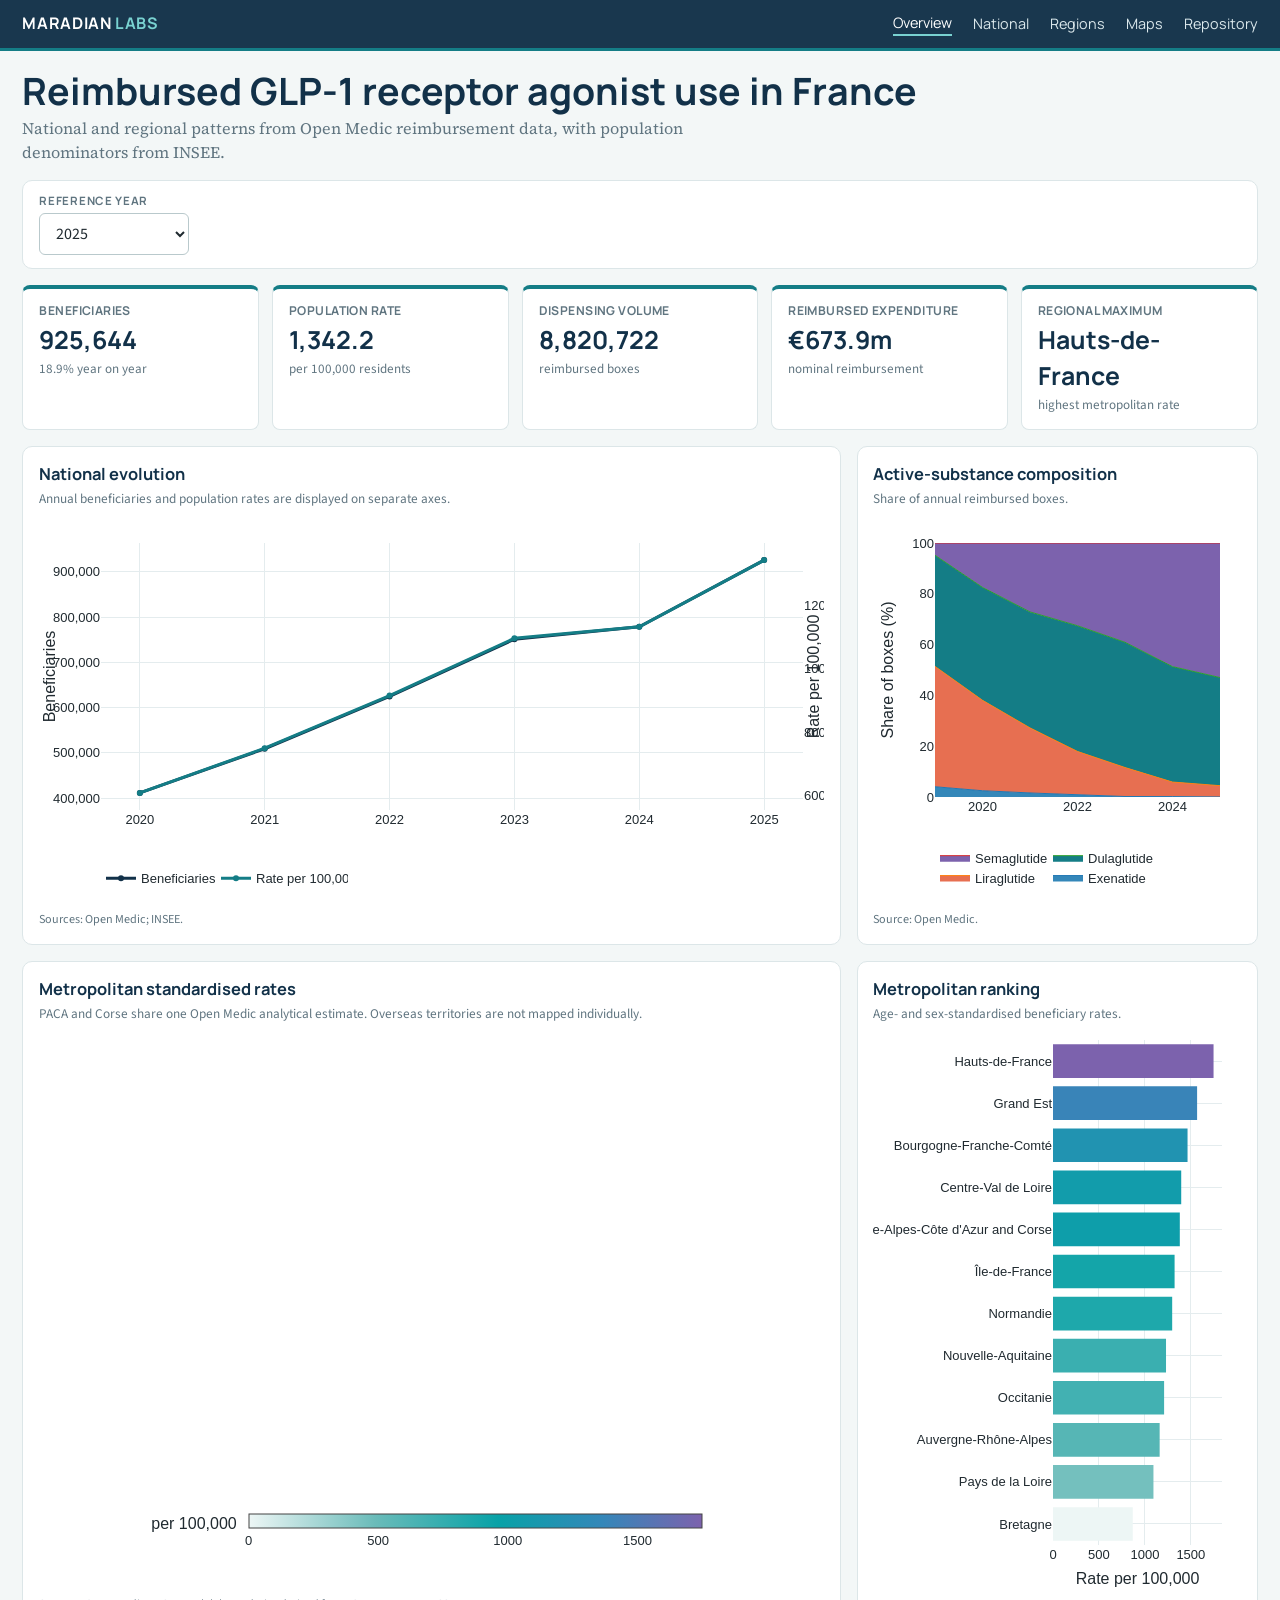
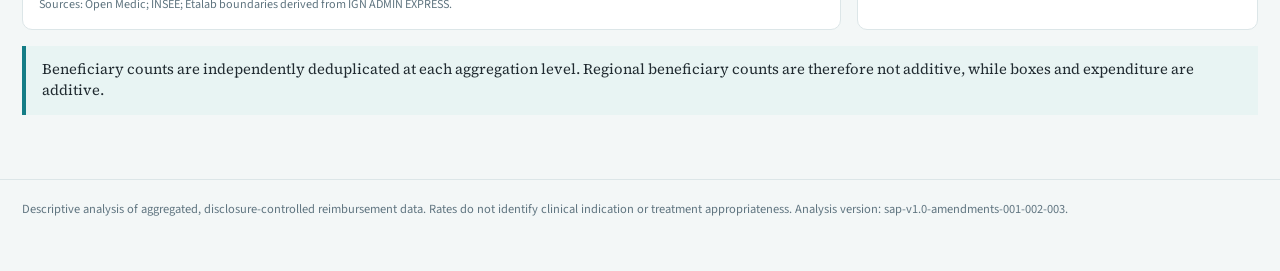
==== dashboard/index.html @ e0130c08 "feat: add interactive GLP-1 dashboard" ====
<!doctype html><html lang="en"><head><meta charset="utf-8"><meta name="viewport" content="width=device-width,initial-scale=1"><title>GLP-1 use in France | Maradian Labs</title><meta name="description" content="Interactive exploration of reimbursed GLP-1 receptor agonist use in France, 2019–2025."><link rel="stylesheet" href="assets/styles.css"><script src="assets/plotly-2.35.2.min.js"></script><script defer src="assets/app.js"></script></head><body data-page="overview"><a class="skip" href="#main">Skip to content</a>
<header class="topbar"><nav class="nav" aria-label="Primary"><div class="brand">MARADIAN <span>LABS</span></div><a class="active" href="index.html">Overview</a><a href="national.html">National</a><a href="regions.html">Regions</a><a href="maps.html">Maps</a><a href="https://github.com/maradian-labs/glp1-use-france">Repository</a></nav></header>
<main id="main" class="shell"><div class="page-head"><div><h1>Reimbursed GLP-1 receptor agonist use in France</h1><p>National and regional patterns from Open Medic reimbursement data, with population denominators from INSEE.</p></div></div>
<section class="controls" aria-label="Overview filters"><div class="control"><label for="overview-year">Reference year</label><select id="overview-year"><option>2020</option><option>2021</option><option>2022</option><option>2023</option><option>2024</option><option selected>2025</option></select></div></section>
<section class="kpis" aria-label="Key indicators"><article class="kpi" id="k-beneficiaries"><div class="label">Beneficiaries</div><div class="value">—</div><div class="delta"></div></article><article class="kpi" id="k-rate"><div class="label">Population rate</div><div class="value">—</div><div class="delta"></div></article><article class="kpi" id="k-boxes"><div class="label">Dispensing volume</div><div class="value">—</div><div class="delta"></div></article><article class="kpi" id="k-spend"><div class="label">Reimbursed expenditure</div><div class="value">—</div><div class="delta"></div></article><article class="kpi" id="k-region"><div class="label">Regional maximum</div><div class="value">—</div><div class="delta"></div></article></section>
<section class="grid"><article class="card wide"><h2>National evolution</h2><p class="deck">Annual beneficiaries and population rates are displayed on separate axes.</p><div id="overview-national" class="plot"></div><p class="source">Sources: Open Medic; INSEE.</p></article><article class="card narrow"><h2>Active-substance composition</h2><p class="deck">Share of annual reimbursed boxes.</p><div id="overview-composition" class="plot"></div><p class="source">Source: Open Medic.</p></article><article class="card wide"><h2>Metropolitan standardised rates</h2><p class="deck">PACA and Corse share one Open Medic analytical estimate. Overseas territories are not mapped individually.</p><div id="overview-map" class="plot tall"></div><p class="source">Sources: Open Medic; INSEE; Etalab boundaries derived from IGN ADMIN EXPRESS.</p></article><article class="card narrow"><h2>Metropolitan ranking</h2><p class="deck">Age- and sex-standardised beneficiary rates.</p><div id="overview-rank" class="plot tall"></div></article></section>
<aside class="note">Beneficiary counts are independently deduplicated at each aggregation level. Regional beneficiary counts are therefore not additive, while boxes and expenditure are additive.</aside></main><footer>Descriptive analysis of aggregated, disclosure-controlled reimbursement data. Rates do not identify clinical indication or treatment appropriateness. Analysis version: sap-v1.0-amendments-001-002-003.</footer></body></html>
---- dashboard/assets/styles.css ----
@font-face{font-family:Manrope;src:url(fonts/Manrope-Regular.ttf)}
@font-face{font-family:Manrope;src:url(fonts/Manrope-SemiBold.ttf);font-weight:600}
@font-face{font-family:Manrope;src:url(fonts/Manrope-Bold.ttf);font-weight:700}
@font-face{font-family:"Source Sans 3";src:url(fonts/SourceSans3-Regular.ttf)}
@font-face{font-family:"Source Sans 3";src:url(fonts/SourceSans3-SemiBold.ttf);font-weight:600}
@font-face{font-family:"Source Sans 3";src:url(fonts/SourceSans3-Bold.ttf);font-weight:700}
@font-face{font-family:"Source Serif 4";src:url(fonts/SourceSerif4-Regular.ttf)}

:root{--navy:#123149;--teal:#147d86;--cyan:#16a5aa;--purple:#7c62ad;--ink:#202a30;--muted:#607580;--line:#dce6e8;--paper:#fff;--wash:#f3f7f7;--pale:#e8f4f3;--gold:#c9963b}
*{box-sizing:border-box}html{font-size:16px;scroll-behavior:smooth}body{margin:0;background:var(--wash);color:var(--ink);font-family:"Source Sans 3",sans-serif;line-height:1.45}
a{color:var(--teal)}.skip{position:absolute;left:-9999px}.skip:focus{left:1rem;top:1rem;background:#fff;padding:.7rem;z-index:20}
.topbar{position:sticky;top:0;z-index:10;background:rgba(18,49,73,.97);color:#fff;border-bottom:3px solid var(--teal)}
.nav{max-width:1500px;margin:auto;display:flex;align-items:center;gap:1.3rem;padding:.78rem 1.4rem}.brand{font-family:Manrope,sans-serif;font-weight:700;letter-spacing:.04em;margin-right:auto}.brand span{color:#79d2d1}.nav a{font-family:Manrope,sans-serif;color:#dbe8ec;text-decoration:none;font-size:.9rem}.nav a.active,.nav a:hover{color:#fff}.nav a.active{border-bottom:2px solid #79d2d1}
.shell{max-width:1500px;margin:auto;padding:1.25rem 1.4rem 3rem}.page-head{display:flex;gap:2rem;align-items:end;margin-bottom:1rem}.page-head h1{font-family:Manrope,sans-serif;color:var(--navy);font-size:clamp(1.55rem,3vw,2.35rem);line-height:1.08;margin:0}.page-head p{font-family:"Source Serif 4",serif;color:var(--muted);max-width:760px;margin:.35rem 0 0}
.controls{display:flex;flex-wrap:wrap;gap:.8rem;background:#fff;border:1px solid var(--line);padding:.8rem 1rem;border-radius:10px;margin:1rem 0}.control{display:grid;gap:.2rem}.control label{font-family:Manrope,sans-serif;font-size:.72rem;text-transform:uppercase;letter-spacing:.06em;color:var(--muted);font-weight:700}.control select{min-width:150px;border:1px solid #b9c9cc;border-radius:6px;background:#fff;padding:.48rem .7rem;font:inherit;color:var(--ink)}
.kpis{display:grid;grid-template-columns:repeat(5,minmax(150px,1fr));gap:.8rem;margin:1rem 0}.kpi{background:#fff;border:1px solid var(--line);border-top:4px solid var(--teal);border-radius:8px;padding:.85rem 1rem}.kpi .label{font-family:Manrope,sans-serif;color:var(--muted);font-size:.76rem;font-weight:700;text-transform:uppercase;letter-spacing:.035em}.kpi .value{font-family:Manrope,sans-serif;color:var(--navy);font-size:1.55rem;font-weight:700;margin:.15rem 0}.kpi .delta{font-size:.82rem;color:var(--muted)}
.grid{display:grid;grid-template-columns:repeat(12,1fr);gap:1rem}.card{grid-column:span 6;background:var(--paper);border:1px solid var(--line);border-radius:10px;padding:.95rem;min-width:0}.card.wide{grid-column:span 8}.card.narrow{grid-column:span 4}.card.full{grid-column:1/-1}.card h2{font-family:Manrope,sans-serif;color:var(--navy);font-size:1.03rem;margin:0}.card .deck{color:var(--muted);font-size:.83rem;margin:.15rem 0 .45rem}.plot{width:100%;height:390px}.plot.tall{height:560px}.plot.short{height:290px}
.note{background:var(--pale);border-left:4px solid var(--teal);padding:.8rem 1rem;margin:1rem 0;font-family:"Source Serif 4",serif;font-size:.92rem}.source{font-size:.76rem;color:var(--muted);margin:.4rem 0 0}.table-wrap{overflow:auto;max-height:520px;border-top:1px solid var(--line)}table{border-collapse:collapse;width:100%;font-variant-numeric:tabular-nums}th,td{padding:.55rem .65rem;border-bottom:1px solid var(--line);text-align:right;white-space:nowrap}th{position:sticky;top:0;background:var(--navy);color:#fff;font-family:Manrope,sans-serif;font-size:.76rem}th:first-child,td:first-child{text-align:left}tbody tr:hover{background:var(--pale)}
footer{max-width:1500px;margin:0 auto 2rem;padding:1.3rem 1.4rem;border-top:1px solid var(--line);font-size:.78rem;color:var(--muted)}.error{background:#fff3e5;border:1px solid #e4b76b;padding:1rem;border-radius:8px}
@media(max-width:1000px){.kpis{grid-template-columns:repeat(2,1fr)}.card,.card.wide,.card.narrow{grid-column:1/-1}.nav{overflow:auto}.nav a{white-space:nowrap}.page-head{display:block}}
@media(max-width:620px){.shell{padding:1rem .75rem}.nav{padding:.7rem .8rem}.brand{min-width:max-content}.kpis{grid-template-columns:1fr}.plot{height:330px}.plot.tall{height:430px}.controls{display:grid;grid-template-columns:1fr 1fr}.control select{min-width:0;width:100%}}
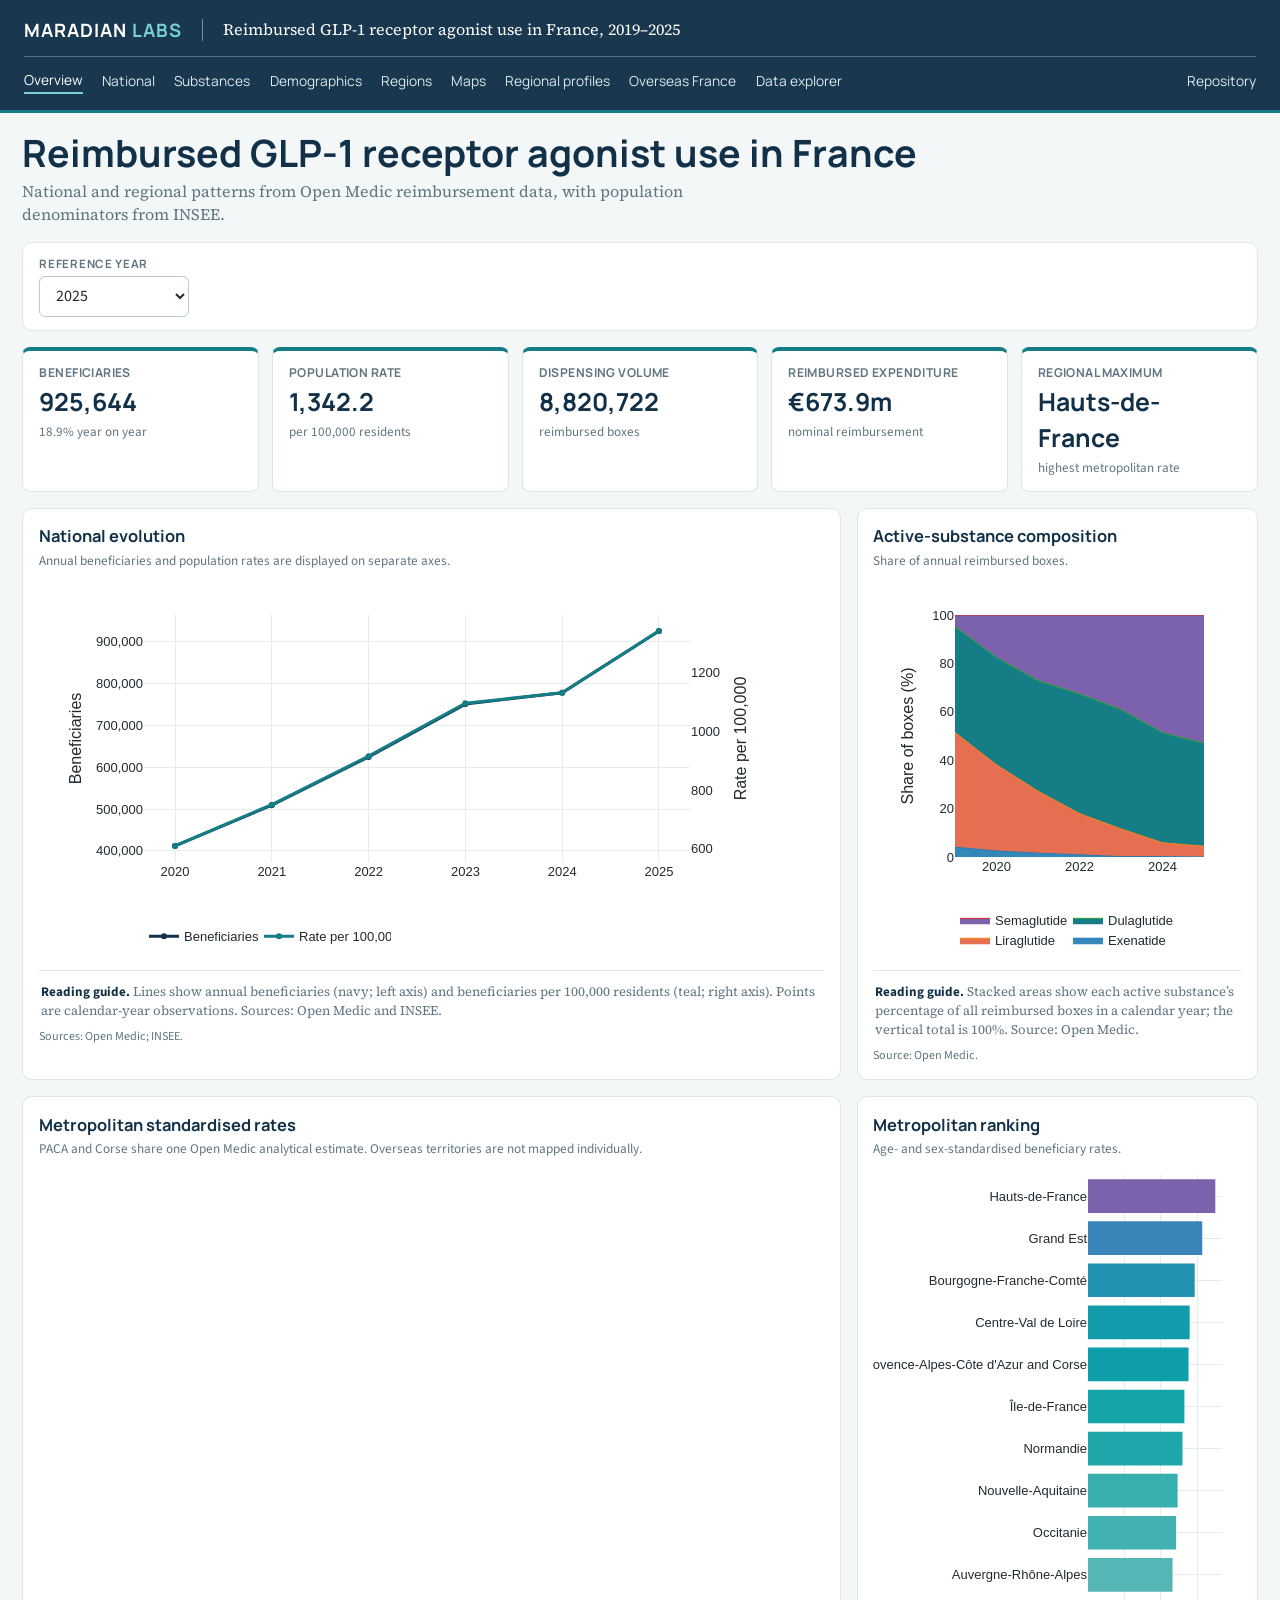
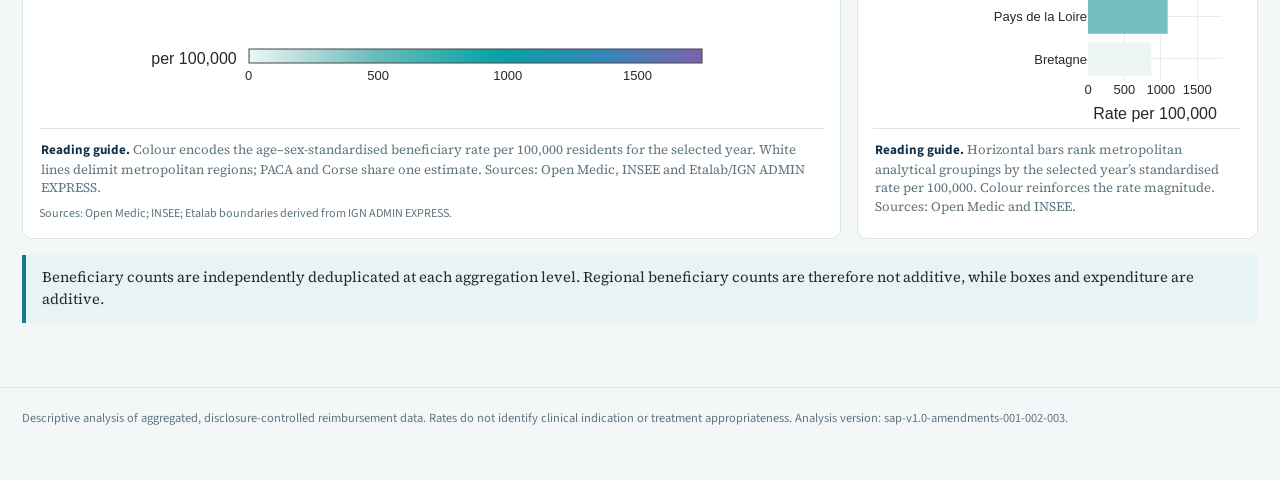
==== commit 5a10b0bb: "feat: expand interactive GLP-1 dashboard" ====
--- a/dashboard/index.html
+++ b/dashboard/index.html
@@ -1,5 +1,5 @@
 <!doctype html><html lang="en"><head><meta charset="utf-8"><meta name="viewport" content="width=device-width,initial-scale=1"><title>GLP-1 use in France | Maradian Labs</title><meta name="description" content="Interactive exploration of reimbursed GLP-1 receptor agonist use in France, 2019–2025."><link rel="stylesheet" href="assets/styles.css"><script src="assets/plotly-2.35.2.min.js"></script><script defer src="assets/app.js"></script></head><body data-page="overview"><a class="skip" href="#main">Skip to content</a>
-<header class="topbar"><nav class="nav" aria-label="Primary"><div class="brand">MARADIAN <span>LABS</span></div><a class="active" href="index.html">Overview</a><a href="national.html">National</a><a href="regions.html">Regions</a><a href="maps.html">Maps</a><a href="https://github.com/maradian-labs/glp1-use-france">Repository</a></nav></header>
+<header class="topbar"><nav class="nav" aria-label="Primary"><div class="identity"><div class="brand">MARADIAN <span>LABS</span></div><div class="study-title">Reimbursed GLP-1 receptor agonist use in France, 2019–2025</div></div><a class="active" href="index.html">Overview</a><a href="national.html">National</a><a href="substances.html">Substances</a><a href="demographics.html">Demographics</a><a href="regions.html">Regions</a><a href="maps.html">Maps</a><a href="profiles.html">Regional profiles</a><a href="overseas.html">Overseas France</a><a href="explorer.html">Data explorer</a><a class="repository" href="https://github.com/javierzsm/glp1-use-france">Repository</a></nav></header>
 <main id="main" class="shell"><div class="page-head"><div><h1>Reimbursed GLP-1 receptor agonist use in France</h1><p>National and regional patterns from Open Medic reimbursement data, with population denominators from INSEE.</p></div></div>
 <section class="controls" aria-label="Overview filters"><div class="control"><label for="overview-year">Reference year</label><select id="overview-year"><option>2020</option><option>2021</option><option>2022</option><option>2023</option><option>2024</option><option selected>2025</option></select></div></section>
 <section class="kpis" aria-label="Key indicators"><article class="kpi" id="k-beneficiaries"><div class="label">Beneficiaries</div><div class="value">—</div><div class="delta"></div></article><article class="kpi" id="k-rate"><div class="label">Population rate</div><div class="value">—</div><div class="delta"></div></article><article class="kpi" id="k-boxes"><div class="label">Dispensing volume</div><div class="value">—</div><div class="delta"></div></article><article class="kpi" id="k-spend"><div class="label">Reimbursed expenditure</div><div class="value">—</div><div class="delta"></div></article><article class="kpi" id="k-region"><div class="label">Regional maximum</div><div class="value">—</div><div class="delta"></div></article></section>
--- a/dashboard/assets/styles.css
+++ b/dashboard/assets/styles.css
@@ -10,12 +10,13 @@
 *{box-sizing:border-box}html{font-size:16px;scroll-behavior:smooth}body{margin:0;background:var(--wash);color:var(--ink);font-family:"Source Sans 3",sans-serif;line-height:1.45}
 a{color:var(--teal)}.skip{position:absolute;left:-9999px}.skip:focus{left:1rem;top:1rem;background:#fff;padding:.7rem;z-index:20}
 .topbar{position:sticky;top:0;z-index:10;background:rgba(18,49,73,.97);color:#fff;border-bottom:3px solid var(--teal)}
-.nav{max-width:1500px;margin:auto;display:flex;align-items:center;gap:1.3rem;padding:.78rem 1.4rem}.brand{font-family:Manrope,sans-serif;font-weight:700;letter-spacing:.04em;margin-right:auto}.brand span{color:#79d2d1}.nav a{font-family:Manrope,sans-serif;color:#dbe8ec;text-decoration:none;font-size:.9rem}.nav a.active,.nav a:hover{color:#fff}.nav a.active{border-bottom:2px solid #79d2d1}
+.nav{max-width:1500px;margin:auto;display:flex;align-items:center;flex-wrap:wrap;gap:.65rem 1.2rem;padding:.9rem 1.5rem 1rem}.identity{display:flex;align-items:center;gap:1.25rem;width:100%;padding:.15rem 0 .8rem;border-bottom:1px solid #547084}.brand{font-family:Manrope,sans-serif;font-size:1.15rem;font-weight:700;letter-spacing:.055em;white-space:nowrap}.brand span{color:#79d2d1}.study-title{font-family:"Source Serif 4",serif;color:#fff;font-size:1rem;border-left:1px solid #7890a0;padding-left:1.25rem;line-height:1.35}.nav a{font-family:Manrope,sans-serif;color:#dbe8ec;text-decoration:none;font-size:.86rem;white-space:nowrap;padding:.15rem 0}.nav a.active,.nav a:hover{color:#fff}.nav a.active{border-bottom:2px solid #79d2d1}.nav .repository{margin-left:auto}
 .shell{max-width:1500px;margin:auto;padding:1.25rem 1.4rem 3rem}.page-head{display:flex;gap:2rem;align-items:end;margin-bottom:1rem}.page-head h1{font-family:Manrope,sans-serif;color:var(--navy);font-size:clamp(1.55rem,3vw,2.35rem);line-height:1.08;margin:0}.page-head p{font-family:"Source Serif 4",serif;color:var(--muted);max-width:760px;margin:.35rem 0 0}
 .controls{display:flex;flex-wrap:wrap;gap:.8rem;background:#fff;border:1px solid var(--line);padding:.8rem 1rem;border-radius:10px;margin:1rem 0}.control{display:grid;gap:.2rem}.control label{font-family:Manrope,sans-serif;font-size:.72rem;text-transform:uppercase;letter-spacing:.06em;color:var(--muted);font-weight:700}.control select{min-width:150px;border:1px solid #b9c9cc;border-radius:6px;background:#fff;padding:.48rem .7rem;font:inherit;color:var(--ink)}
 .kpis{display:grid;grid-template-columns:repeat(5,minmax(150px,1fr));gap:.8rem;margin:1rem 0}.kpi{background:#fff;border:1px solid var(--line);border-top:4px solid var(--teal);border-radius:8px;padding:.85rem 1rem}.kpi .label{font-family:Manrope,sans-serif;color:var(--muted);font-size:.76rem;font-weight:700;text-transform:uppercase;letter-spacing:.035em}.kpi .value{font-family:Manrope,sans-serif;color:var(--navy);font-size:1.55rem;font-weight:700;margin:.15rem 0}.kpi .delta{font-size:.82rem;color:var(--muted)}
 .grid{display:grid;grid-template-columns:repeat(12,1fr);gap:1rem}.card{grid-column:span 6;background:var(--paper);border:1px solid var(--line);border-radius:10px;padding:.95rem;min-width:0}.card.wide{grid-column:span 8}.card.narrow{grid-column:span 4}.card.full{grid-column:1/-1}.card h2{font-family:Manrope,sans-serif;color:var(--navy);font-size:1.03rem;margin:0}.card .deck{color:var(--muted);font-size:.83rem;margin:.15rem 0 .45rem}.plot{width:100%;height:390px}.plot.tall{height:560px}.plot.short{height:290px}
-.note{background:var(--pale);border-left:4px solid var(--teal);padding:.8rem 1rem;margin:1rem 0;font-family:"Source Serif 4",serif;font-size:.92rem}.source{font-size:.76rem;color:var(--muted);margin:.4rem 0 0}.table-wrap{overflow:auto;max-height:520px;border-top:1px solid var(--line)}table{border-collapse:collapse;width:100%;font-variant-numeric:tabular-nums}th,td{padding:.55rem .65rem;border-bottom:1px solid var(--line);text-align:right;white-space:nowrap}th{position:sticky;top:0;background:var(--navy);color:#fff;font-family:Manrope,sans-serif;font-size:.76rem}th:first-child,td:first-child{text-align:left}tbody tr:hover{background:var(--pale)}
+.note{background:var(--pale);border-left:4px solid var(--teal);padding:.8rem 1rem;margin:1rem 0;font-family:"Source Serif 4",serif;font-size:.92rem}.source{font-size:.76rem;color:var(--muted);margin:.4rem 0 0}.chart-caption{border-top:1px solid var(--line);padding:.7rem .15rem .1rem;margin:.15rem 0 0;color:var(--muted);font-family:"Source Serif 4",serif;font-size:.82rem;line-height:1.42}.chart-caption strong{font-family:"Source Sans 3",sans-serif;color:var(--navy);font-weight:700}.table-wrap{overflow:auto;max-height:520px;border-top:1px solid var(--line)}table{border-collapse:collapse;width:100%;font-variant-numeric:tabular-nums}th,td{padding:.55rem .65rem;border-bottom:1px solid var(--line);text-align:right;white-space:nowrap}th{position:sticky;top:0;background:var(--navy);color:#fff;font-family:Manrope,sans-serif;font-size:.76rem}th:first-child,td:first-child{text-align:left}tbody tr:hover{background:var(--pale)}
+.button{border:0;border-radius:6px;background:var(--teal);color:#fff;padding:.55rem .85rem;font:600 .9rem Manrope,sans-serif;cursor:pointer}.button:hover{background:var(--navy)}.control input{min-width:230px;border:1px solid #b9c9cc;border-radius:6px;padding:.48rem .7rem;font:inherit}.control.actions{align-self:end}.status{margin-left:auto;align-self:end;color:var(--muted);font-size:.9rem}.empty{padding:1.5rem;color:var(--muted)}
 footer{max-width:1500px;margin:0 auto 2rem;padding:1.3rem 1.4rem;border-top:1px solid var(--line);font-size:.78rem;color:var(--muted)}.error{background:#fff3e5;border:1px solid #e4b76b;padding:1rem;border-radius:8px}
-@media(max-width:1000px){.kpis{grid-template-columns:repeat(2,1fr)}.card,.card.wide,.card.narrow{grid-column:1/-1}.nav{overflow:auto}.nav a{white-space:nowrap}.page-head{display:block}}
-@media(max-width:620px){.shell{padding:1rem .75rem}.nav{padding:.7rem .8rem}.brand{min-width:max-content}.kpis{grid-template-columns:1fr}.plot{height:330px}.plot.tall{height:430px}.controls{display:grid;grid-template-columns:1fr 1fr}.control select{min-width:0;width:100%}}
+@media(max-width:1000px){.kpis{grid-template-columns:repeat(2,1fr)}.card,.card.wide,.card.narrow{grid-column:1/-1}.nav{gap:.4rem .85rem}.nav .repository{margin-left:0}.page-head{display:block}}
+@media(max-width:620px){.shell{padding:1rem .75rem}.nav{padding:.8rem}.identity{display:block;padding-bottom:.65rem}.study-title{display:block;border-left:0;padding-left:0;margin-top:.3rem;font-size:.82rem}.kpis{grid-template-columns:1fr}.plot{height:380px}.plot.tall{height:480px}.controls{display:grid;grid-template-columns:1fr 1fr}.control select{min-width:0;width:100%}}
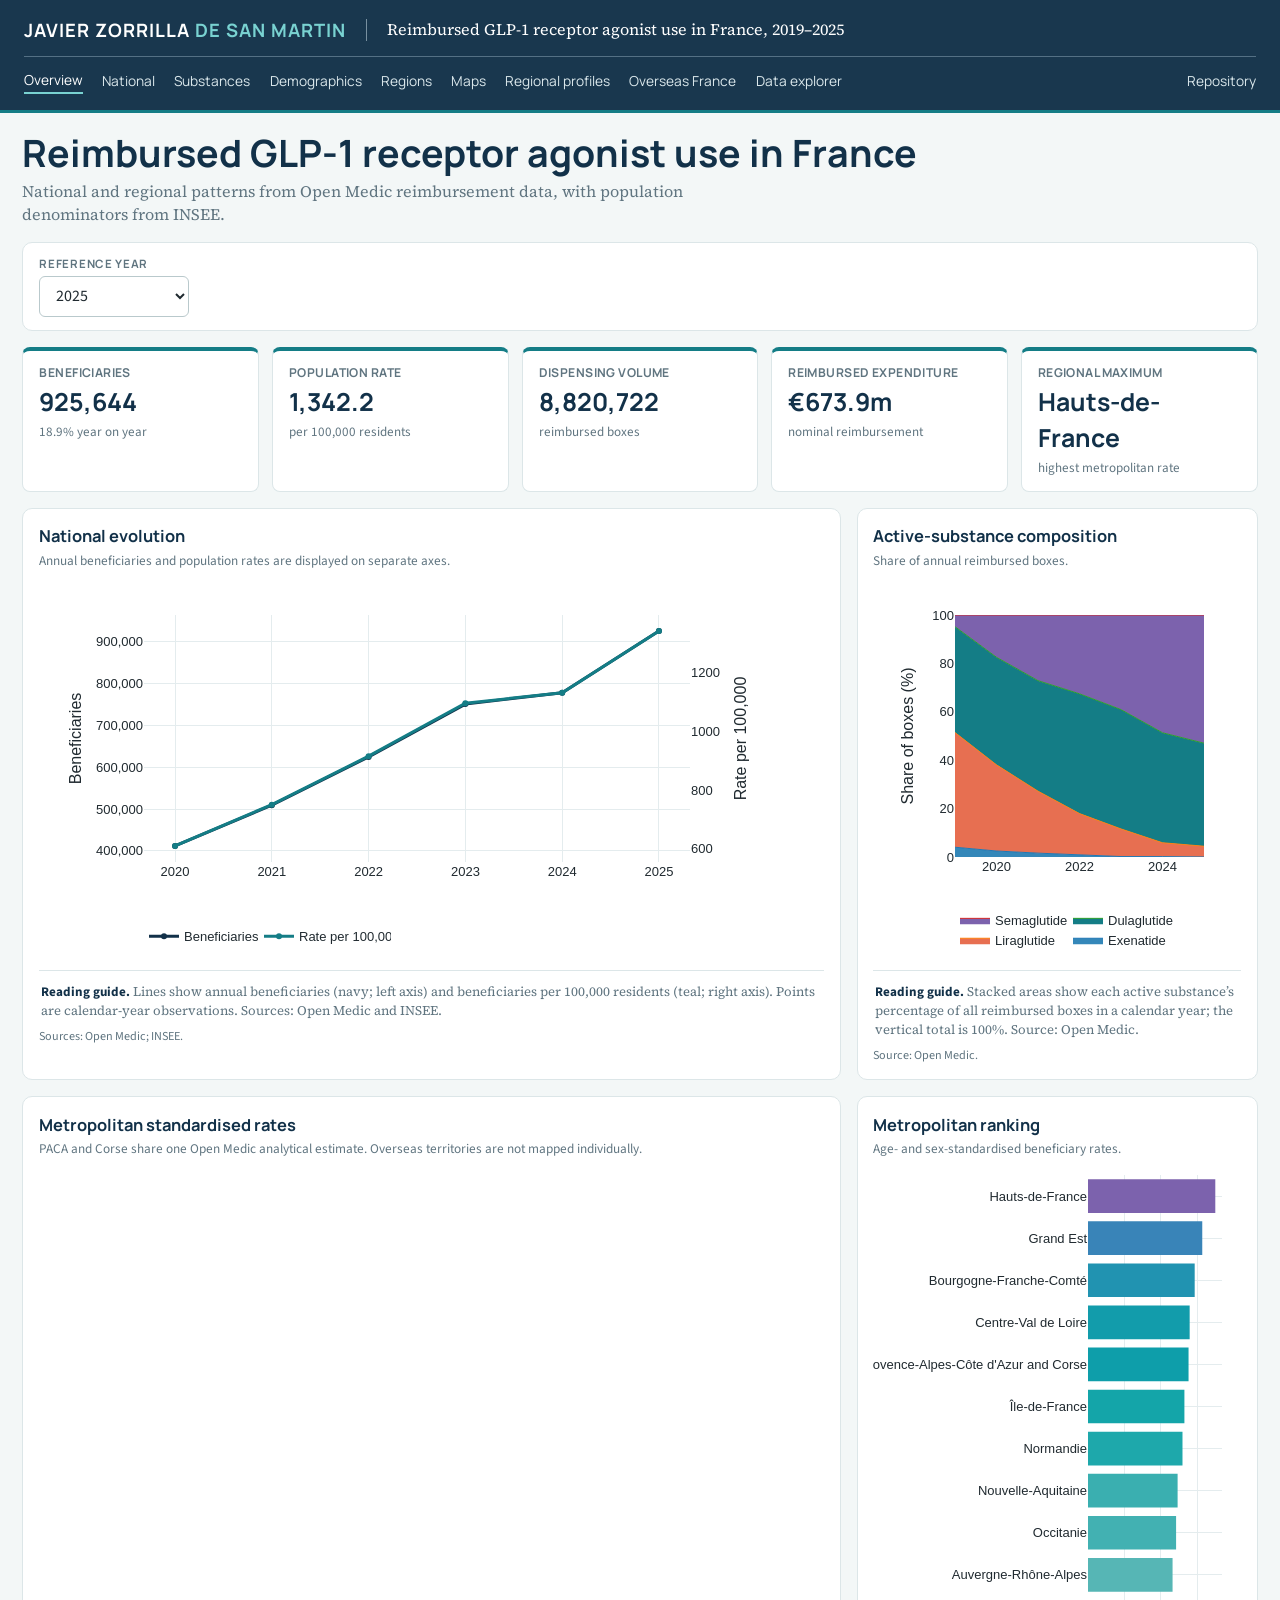
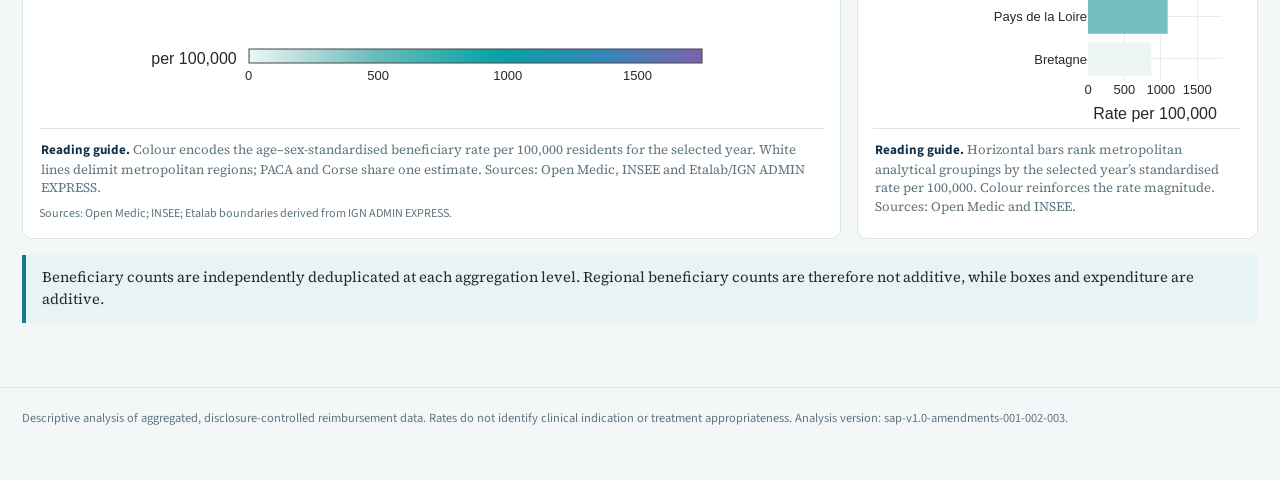
==== commit fa93b88e: "docs: publish personal research report" ====
--- a/dashboard/index.html
+++ b/dashboard/index.html
@@ -1,5 +1,5 @@
-<!doctype html><html lang="en"><head><meta charset="utf-8"><meta name="viewport" content="width=device-width,initial-scale=1"><title>GLP-1 use in France | Maradian Labs</title><meta name="description" content="Interactive exploration of reimbursed GLP-1 receptor agonist use in France, 2019–2025."><link rel="stylesheet" href="assets/styles.css"><script src="assets/plotly-2.35.2.min.js"></script><script defer src="assets/app.js"></script></head><body data-page="overview"><a class="skip" href="#main">Skip to content</a>
-<header class="topbar"><nav class="nav" aria-label="Primary"><div class="identity"><div class="brand">MARADIAN <span>LABS</span></div><div class="study-title">Reimbursed GLP-1 receptor agonist use in France, 2019–2025</div></div><a class="active" href="index.html">Overview</a><a href="national.html">National</a><a href="substances.html">Substances</a><a href="demographics.html">Demographics</a><a href="regions.html">Regions</a><a href="maps.html">Maps</a><a href="profiles.html">Regional profiles</a><a href="overseas.html">Overseas France</a><a href="explorer.html">Data explorer</a><a class="repository" href="https://github.com/javierzsm/glp1-use-france">Repository</a></nav></header>
+<!doctype html><html lang="en"><head><meta charset="utf-8"><meta name="viewport" content="width=device-width,initial-scale=1"><title>GLP-1 use in France | Javier Zorrilla de San Martin</title><meta name="description" content="Interactive exploration of reimbursed GLP-1 receptor agonist use in France, 2019–2025."><link rel="stylesheet" href="assets/styles.css"><script src="assets/plotly-2.35.2.min.js"></script><script defer src="assets/app.js"></script></head><body data-page="overview"><a class="skip" href="#main">Skip to content</a>
+<header class="topbar"><nav class="nav" aria-label="Primary"><div class="identity"><div class="brand">JAVIER ZORRILLA <span>DE SAN MARTIN</span></div><div class="study-title">Reimbursed GLP-1 receptor agonist use in France, 2019–2025</div></div><a class="active" href="index.html">Overview</a><a href="national.html">National</a><a href="substances.html">Substances</a><a href="demographics.html">Demographics</a><a href="regions.html">Regions</a><a href="maps.html">Maps</a><a href="profiles.html">Regional profiles</a><a href="overseas.html">Overseas France</a><a href="explorer.html">Data explorer</a><a class="repository" href="https://github.com/javierzsm/glp1-use-france">Repository</a></nav></header>
 <main id="main" class="shell"><div class="page-head"><div><h1>Reimbursed GLP-1 receptor agonist use in France</h1><p>National and regional patterns from Open Medic reimbursement data, with population denominators from INSEE.</p></div></div>
 <section class="controls" aria-label="Overview filters"><div class="control"><label for="overview-year">Reference year</label><select id="overview-year"><option>2020</option><option>2021</option><option>2022</option><option>2023</option><option>2024</option><option selected>2025</option></select></div></section>
 <section class="kpis" aria-label="Key indicators"><article class="kpi" id="k-beneficiaries"><div class="label">Beneficiaries</div><div class="value">—</div><div class="delta"></div></article><article class="kpi" id="k-rate"><div class="label">Population rate</div><div class="value">—</div><div class="delta"></div></article><article class="kpi" id="k-boxes"><div class="label">Dispensing volume</div><div class="value">—</div><div class="delta"></div></article><article class="kpi" id="k-spend"><div class="label">Reimbursed expenditure</div><div class="value">—</div><div class="delta"></div></article><article class="kpi" id="k-region"><div class="label">Regional maximum</div><div class="value">—</div><div class="delta"></div></article></section>
